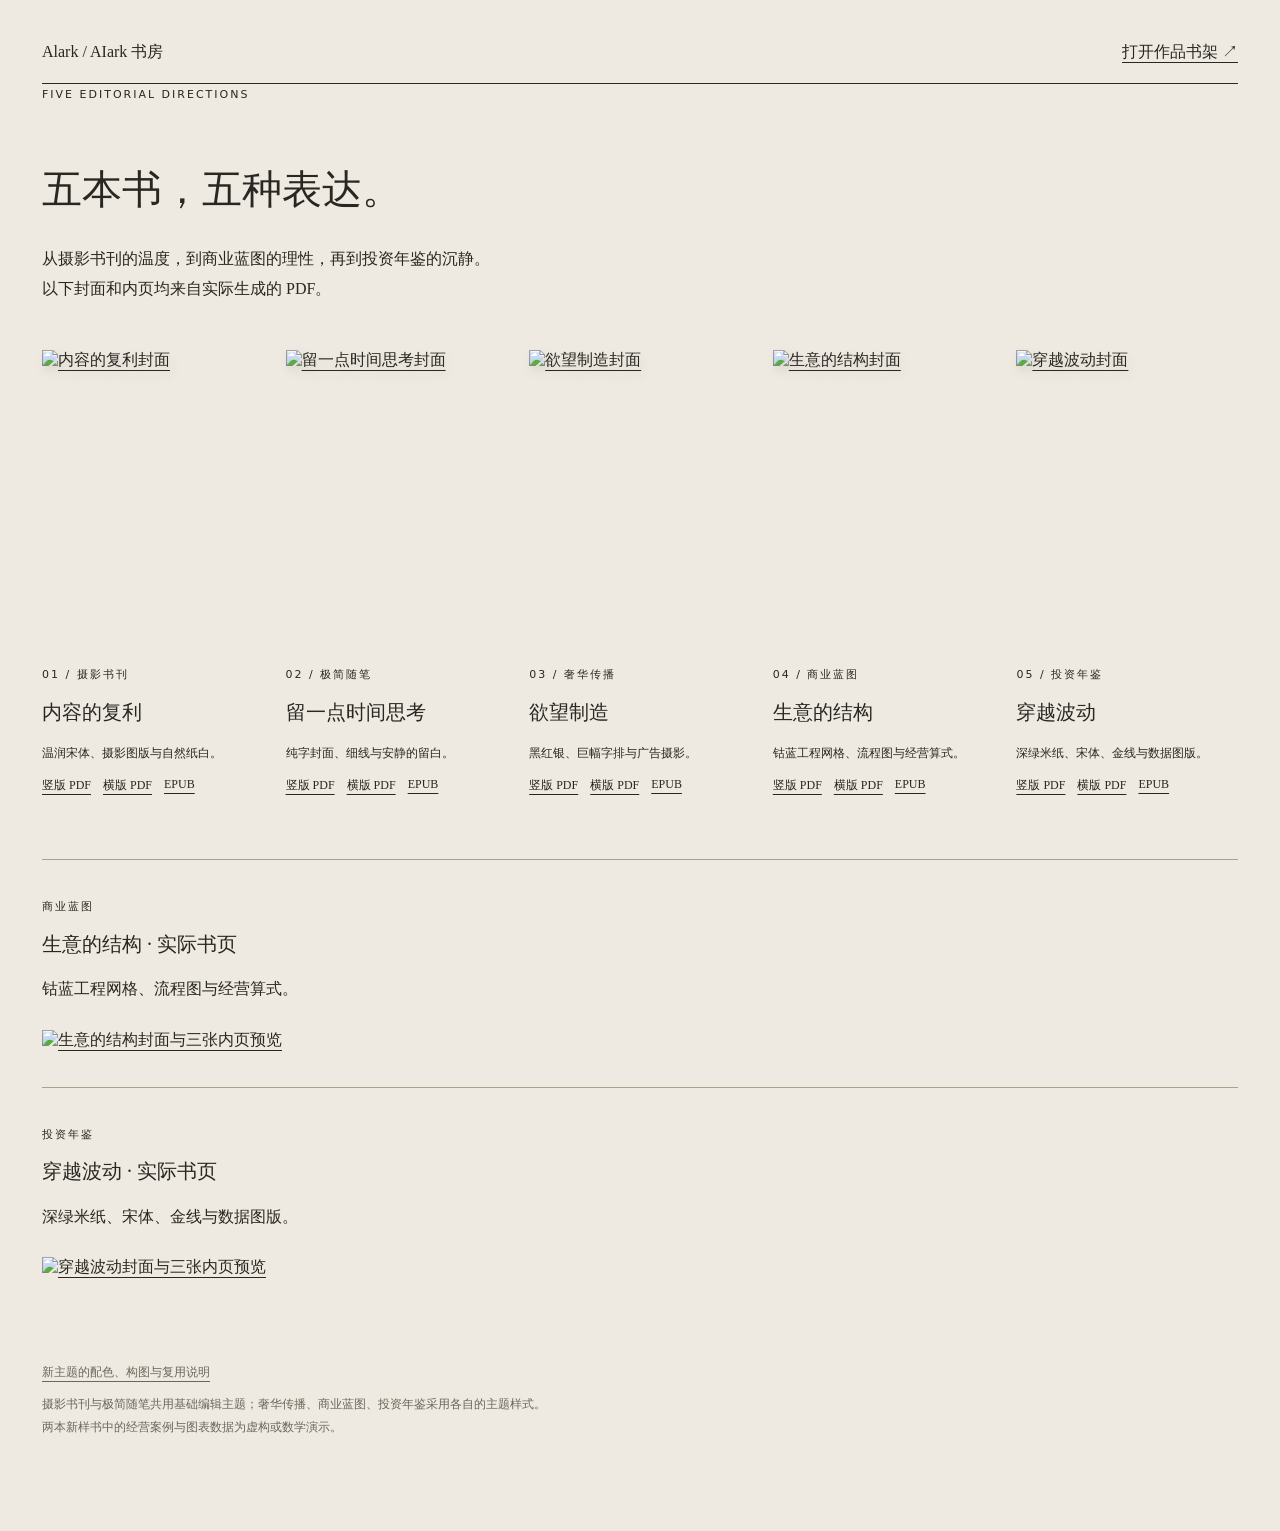
==== design/five-designs.html @ ce0195c5 "Add publishing system and five editorial book designs" ====
<!doctype html><html lang="zh-CN"><head><meta charset="utf-8"><meta name="viewport" content="width=device-width,initial-scale=1"><title>Alark · 五款书籍设计</title><style>
@font-face{font-family:Ark;src:url('fonts/NotoSerifSC-Regular.ttf')}*{box-sizing:border-box}body{margin:0;background:#eeeae1;color:#292722;font-family:Ark,serif}main{max-width:1400px;margin:auto;padding:42px}header{display:flex;justify-content:space-between;border-bottom:1px solid;padding-bottom:20px}a{color:inherit;text-underline-offset:5px}h1{font-size:40px;font-weight:400;margin-top:60px}p{line-height:1.9}small{font:11px system-ui;letter-spacing:2px}.covers{display:grid;grid-template-columns:repeat(5,minmax(0,1fr));gap:22px;margin:45px 0 65px}img{width:100%;display:block}.covers img{aspect-ratio:148/210;object-fit:contain;filter:drop-shadow(3px 5px 5px #29272218)}h2{font-weight:400;font-size:20px}.covers p{font-size:12px}.links{font-size:12px;display:flex;flex-wrap:wrap;gap:12px}.plate{padding:36px 0;border-top:1px solid #aaa08c}.plate img{margin-top:25px}footer{margin:50px 0;font-size:12px;color:#6c655a}@media(max-width:850px){.covers{grid-template-columns:repeat(2,minmax(0,1fr))}main{padding:24px}h1{font-size:30px}header{gap:20px;font-size:12px}}@media(max-width:430px){.covers{gap:24px 15px}.covers h2{font-size:17px}}
</style></head><body><main><header><span>Alark / AIark 书房</span><a href="../exports/index.html">打开作品书架 ↗</a></header><small>FIVE EDITORIAL DIRECTIONS</small><h1>五本书，五种表达。</h1><p>从摄影书刊的温度，到商业蓝图的理性，再到投资年鉴的沉静。<br>以下封面和内页均来自实际生成的 PDF。</p><section class="covers"><article><a href="../exports/layout-lab/layout-lab-portrait.pdf"><img src="../exports/layout-lab/cover.png" alt="内容的复利封面"></a><small>01 / 摄影书刊</small><h2>内容的复利</h2><p>温润宋体、摄影图版与自然纸白。</p><div class="links"><a href="../exports/layout-lab/layout-lab-portrait.pdf">竖版 PDF</a><a href="../exports/layout-lab/layout-lab-landscape.pdf">横版 PDF</a><a href="../exports/layout-lab/layout-lab.epub">EPUB</a></div></article><article><a href="../exports/field-notes/field-notes-portrait.pdf"><img src="../exports/field-notes/cover.png" alt="留一点时间思考封面"></a><small>02 / 极简随笔</small><h2>留一点时间思考</h2><p>纯字封面、细线与安静的留白。</p><div class="links"><a href="../exports/field-notes/field-notes-portrait.pdf">竖版 PDF</a><a href="../exports/field-notes/field-notes-landscape.pdf">横版 PDF</a><a href="../exports/field-notes/field-notes.epub">EPUB</a></div></article><article><a href="../exports/desire-manufacture/desire-manufacture-portrait.pdf"><img src="../exports/desire-manufacture/cover.png" alt="欲望制造封面"></a><small>03 / 奢华传播</small><h2>欲望制造</h2><p>黑红银、巨幅字排与广告摄影。</p><div class="links"><a href="../exports/desire-manufacture/desire-manufacture-portrait.pdf">竖版 PDF</a><a href="../exports/desire-manufacture/desire-manufacture-landscape.pdf">横版 PDF</a><a href="../exports/desire-manufacture/desire-manufacture.epub">EPUB</a></div></article><article><a href="../exports/business-architecture/business-architecture-portrait.pdf"><img src="../exports/business-architecture/cover.png" alt="生意的结构封面"></a><small>04 / 商业蓝图</small><h2>生意的结构</h2><p>钴蓝工程网格、流程图与经营算式。</p><div class="links"><a href="../exports/business-architecture/business-architecture-portrait.pdf">竖版 PDF</a><a href="../exports/business-architecture/business-architecture-landscape.pdf">横版 PDF</a><a href="../exports/business-architecture/business-architecture.epub">EPUB</a></div></article><article><a href="../exports/through-volatility/through-volatility-portrait.pdf"><img src="../exports/through-volatility/cover.png" alt="穿越波动封面"></a><small>05 / 投资年鉴</small><h2>穿越波动</h2><p>深绿米纸、宋体、金线与数据图版。</p><div class="links"><a href="../exports/through-volatility/through-volatility-portrait.pdf">竖版 PDF</a><a href="../exports/through-volatility/through-volatility-landscape.pdf">横版 PDF</a><a href="../exports/through-volatility/through-volatility.epub">EPUB</a></div></article></section><section class="plate"><small>商业蓝图</small><h2>生意的结构 · 实际书页</h2><p>钴蓝工程网格、流程图与经营算式。</p><a href="../exports/business-architecture/business-architecture-portrait.pdf"><img src="../exports/business-architecture/previews/design-board.png" alt="生意的结构封面与三张内页预览"></a></section><section class="plate"><small>投资年鉴</small><h2>穿越波动 · 实际书页</h2><p>深绿米纸、宋体、金线与数据图版。</p><a href="../exports/through-volatility/through-volatility-portrait.pdf"><img src="../exports/through-volatility/previews/design-board.png" alt="穿越波动封面与三张内页预览"></a></section><footer><a href="business-investment.md">新主题的配色、构图与复用说明</a><p>摄影书刊与极简随笔共用基础编辑主题；奢华传播、商业蓝图、投资年鉴采用各自的主题样式。<br>两本新样书中的经营案例与图表数据为虚构或数学演示。</p></footer></main></body></html>
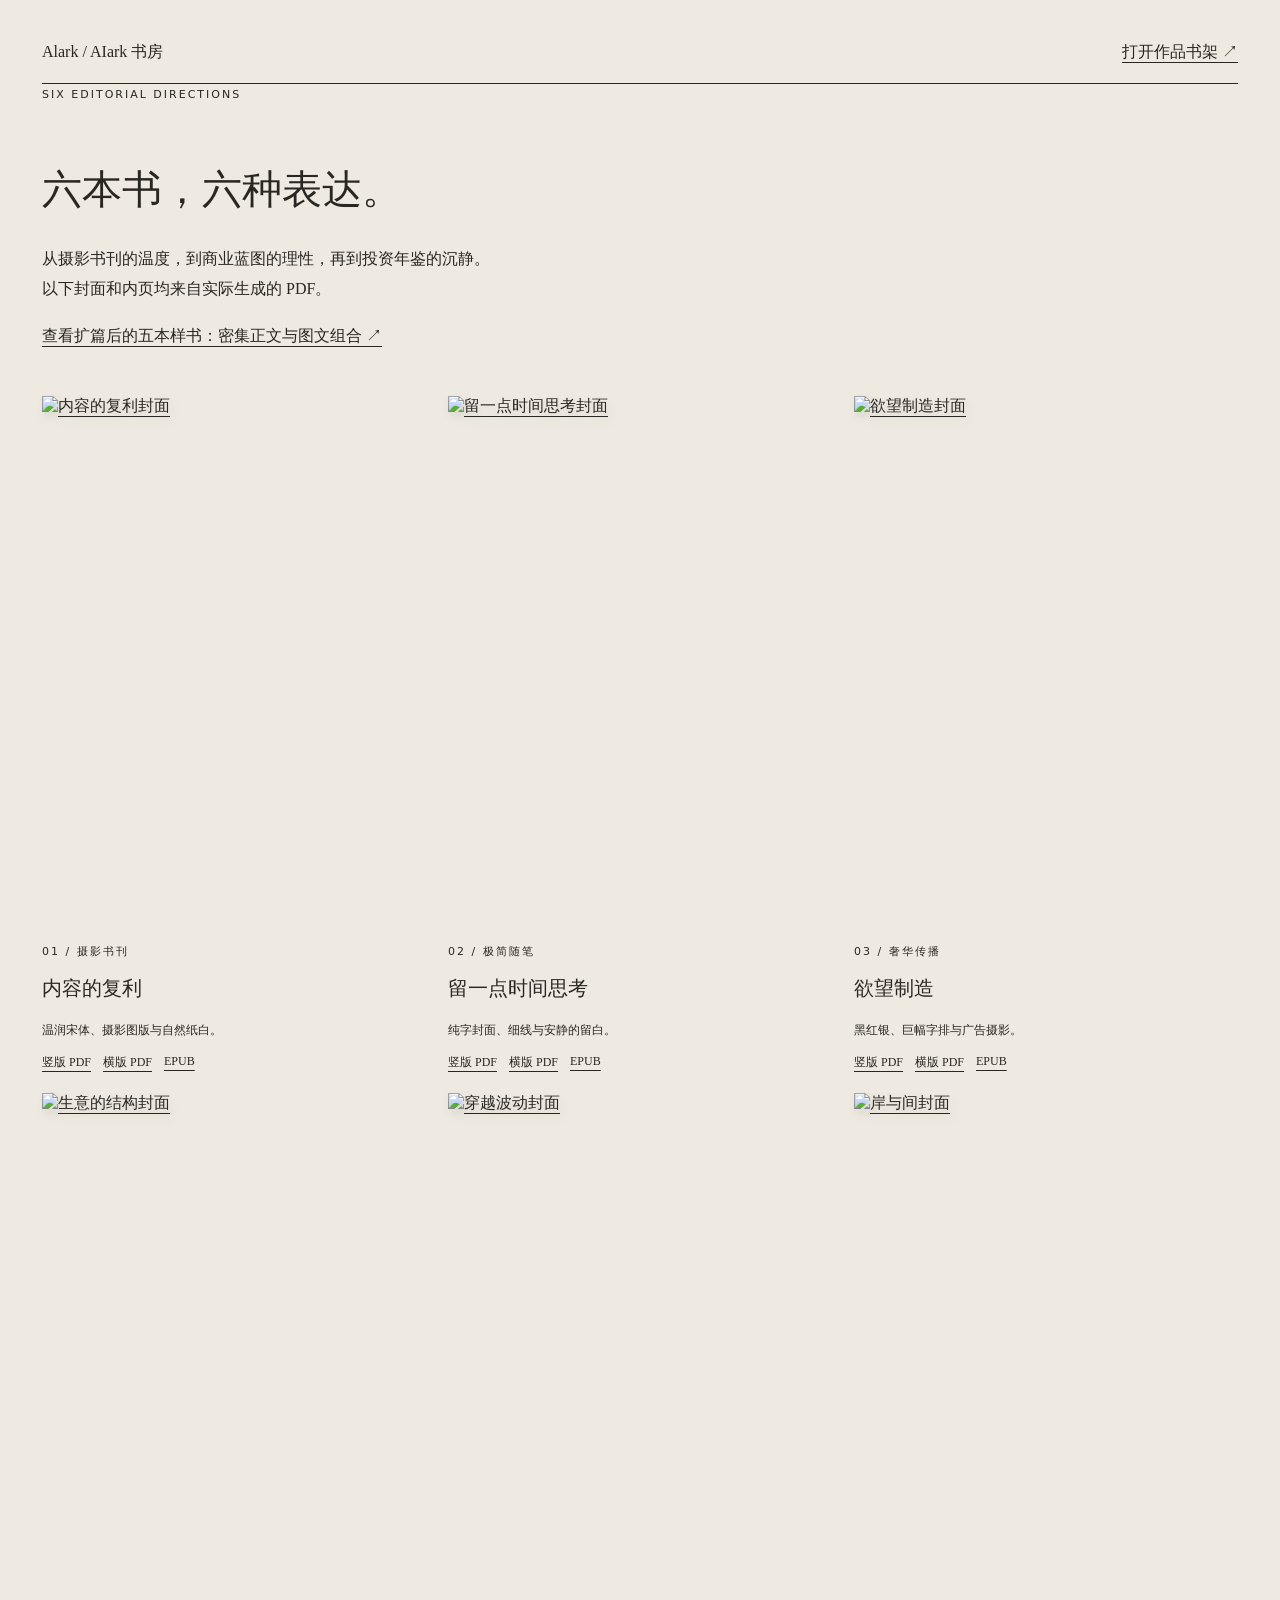
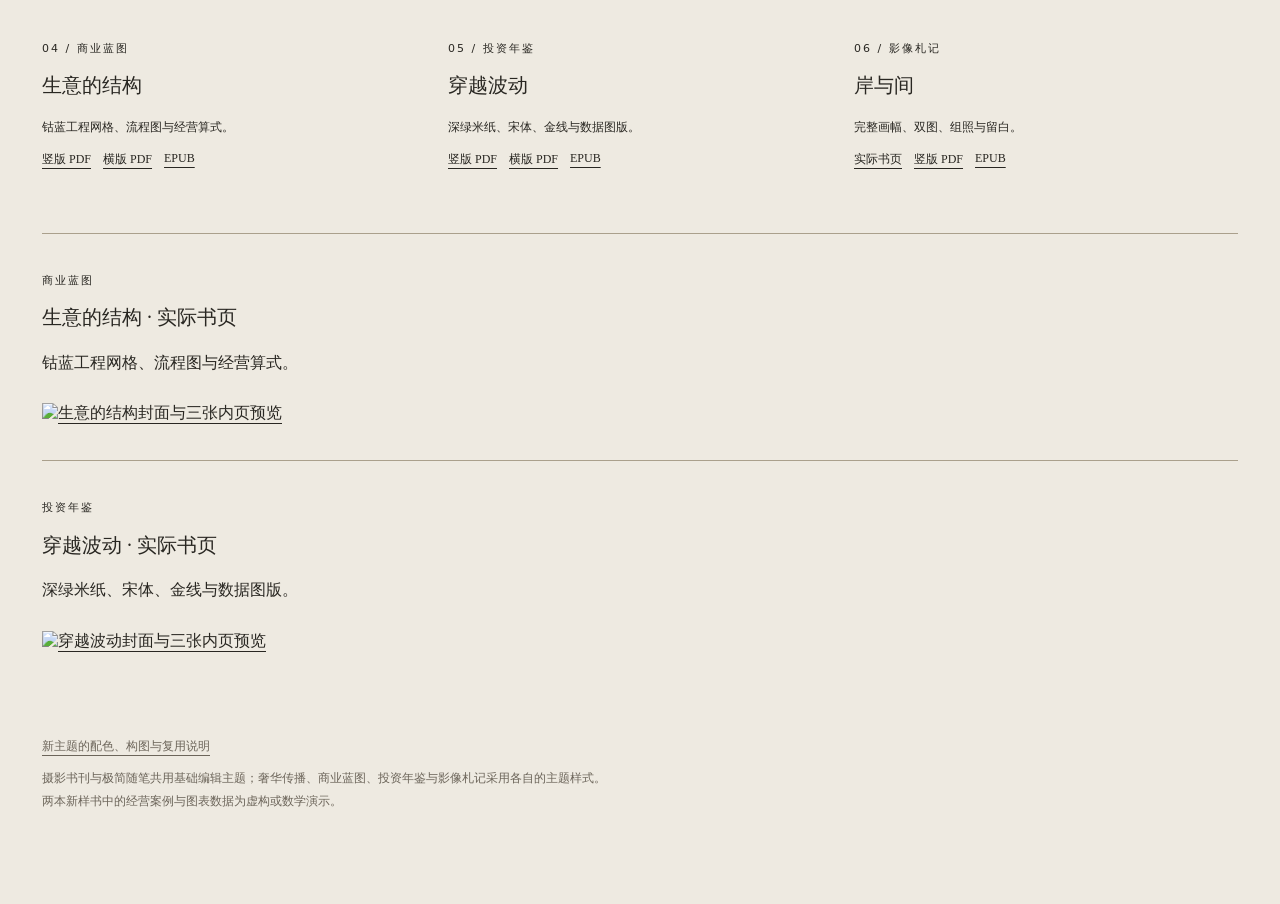
==== commit ff82fb57: "Expand sample books, add FOLIO photo design, and refine publishing workflow" ====
--- a/design/five-designs.html
+++ b/design/five-designs.html
@@ -1,3 +1,3 @@
-<!doctype html><html lang="zh-CN"><head><meta charset="utf-8"><meta name="viewport" content="width=device-width,initial-scale=1"><title>Alark · 五款书籍设计</title><style>
-@font-face{font-family:Ark;src:url('fonts/NotoSerifSC-Regular.ttf')}*{box-sizing:border-box}body{margin:0;background:#eeeae1;color:#292722;font-family:Ark,serif}main{max-width:1400px;margin:auto;padding:42px}header{display:flex;justify-content:space-between;border-bottom:1px solid;padding-bottom:20px}a{color:inherit;text-underline-offset:5px}h1{font-size:40px;font-weight:400;margin-top:60px}p{line-height:1.9}small{font:11px system-ui;letter-spacing:2px}.covers{display:grid;grid-template-columns:repeat(5,minmax(0,1fr));gap:22px;margin:45px 0 65px}img{width:100%;display:block}.covers img{aspect-ratio:148/210;object-fit:contain;filter:drop-shadow(3px 5px 5px #29272218)}h2{font-weight:400;font-size:20px}.covers p{font-size:12px}.links{font-size:12px;display:flex;flex-wrap:wrap;gap:12px}.plate{padding:36px 0;border-top:1px solid #aaa08c}.plate img{margin-top:25px}footer{margin:50px 0;font-size:12px;color:#6c655a}@media(max-width:850px){.covers{grid-template-columns:repeat(2,minmax(0,1fr))}main{padding:24px}h1{font-size:30px}header{gap:20px;font-size:12px}}@media(max-width:430px){.covers{gap:24px 15px}.covers h2{font-size:17px}}
-</style></head><body><main><header><span>Alark / AIark 书房</span><a href="../exports/index.html">打开作品书架 ↗</a></header><small>FIVE EDITORIAL DIRECTIONS</small><h1>五本书，五种表达。</h1><p>从摄影书刊的温度，到商业蓝图的理性，再到投资年鉴的沉静。<br>以下封面和内页均来自实际生成的 PDF。</p><section class="covers"><article><a href="../exports/layout-lab/layout-lab-portrait.pdf"><img src="../exports/layout-lab/cover.png" alt="内容的复利封面"></a><small>01 / 摄影书刊</small><h2>内容的复利</h2><p>温润宋体、摄影图版与自然纸白。</p><div class="links"><a href="../exports/layout-lab/layout-lab-portrait.pdf">竖版 PDF</a><a href="../exports/layout-lab/layout-lab-landscape.pdf">横版 PDF</a><a href="../exports/layout-lab/layout-lab.epub">EPUB</a></div></article><article><a href="../exports/field-notes/field-notes-portrait.pdf"><img src="../exports/field-notes/cover.png" alt="留一点时间思考封面"></a><small>02 / 极简随笔</small><h2>留一点时间思考</h2><p>纯字封面、细线与安静的留白。</p><div class="links"><a href="../exports/field-notes/field-notes-portrait.pdf">竖版 PDF</a><a href="../exports/field-notes/field-notes-landscape.pdf">横版 PDF</a><a href="../exports/field-notes/field-notes.epub">EPUB</a></div></article><article><a href="../exports/desire-manufacture/desire-manufacture-portrait.pdf"><img src="../exports/desire-manufacture/cover.png" alt="欲望制造封面"></a><small>03 / 奢华传播</small><h2>欲望制造</h2><p>黑红银、巨幅字排与广告摄影。</p><div class="links"><a href="../exports/desire-manufacture/desire-manufacture-portrait.pdf">竖版 PDF</a><a href="../exports/desire-manufacture/desire-manufacture-landscape.pdf">横版 PDF</a><a href="../exports/desire-manufacture/desire-manufacture.epub">EPUB</a></div></article><article><a href="../exports/business-architecture/business-architecture-portrait.pdf"><img src="../exports/business-architecture/cover.png" alt="生意的结构封面"></a><small>04 / 商业蓝图</small><h2>生意的结构</h2><p>钴蓝工程网格、流程图与经营算式。</p><div class="links"><a href="../exports/business-architecture/business-architecture-portrait.pdf">竖版 PDF</a><a href="../exports/business-architecture/business-architecture-landscape.pdf">横版 PDF</a><a href="../exports/business-architecture/business-architecture.epub">EPUB</a></div></article><article><a href="../exports/through-volatility/through-volatility-portrait.pdf"><img src="../exports/through-volatility/cover.png" alt="穿越波动封面"></a><small>05 / 投资年鉴</small><h2>穿越波动</h2><p>深绿米纸、宋体、金线与数据图版。</p><div class="links"><a href="../exports/through-volatility/through-volatility-portrait.pdf">竖版 PDF</a><a href="../exports/through-volatility/through-volatility-landscape.pdf">横版 PDF</a><a href="../exports/through-volatility/through-volatility.epub">EPUB</a></div></article></section><section class="plate"><small>商业蓝图</small><h2>生意的结构 · 实际书页</h2><p>钴蓝工程网格、流程图与经营算式。</p><a href="../exports/business-architecture/business-architecture-portrait.pdf"><img src="../exports/business-architecture/previews/design-board.png" alt="生意的结构封面与三张内页预览"></a></section><section class="plate"><small>投资年鉴</small><h2>穿越波动 · 实际书页</h2><p>深绿米纸、宋体、金线与数据图版。</p><a href="../exports/through-volatility/through-volatility-portrait.pdf"><img src="../exports/through-volatility/previews/design-board.png" alt="穿越波动封面与三张内页预览"></a></section><footer><a href="business-investment.md">新主题的配色、构图与复用说明</a><p>摄影书刊与极简随笔共用基础编辑主题；奢华传播、商业蓝图、投资年鉴采用各自的主题样式。<br>两本新样书中的经营案例与图表数据为虚构或数学演示。</p></footer></main></body></html>+<!doctype html><html lang="zh-CN"><head><meta charset="utf-8"><meta name="viewport" content="width=device-width,initial-scale=1"><title>Alark · 六款书籍设计</title><style>
+@font-face{font-family:Ark;src:url('fonts/NotoSerifSC-Regular.ttf')}*{box-sizing:border-box}body{margin:0;background:#eeeae1;color:#292722;font-family:Ark,serif}main{max-width:1400px;margin:auto;padding:42px}header{display:flex;justify-content:space-between;border-bottom:1px solid;padding-bottom:20px}a{color:inherit;text-underline-offset:5px}h1{font-size:40px;font-weight:400;margin-top:60px}p{line-height:1.9}small{font:11px system-ui;letter-spacing:2px}.covers{display:grid;grid-template-columns:repeat(3,minmax(0,1fr));gap:22px;margin:45px 0 65px}img{width:100%;display:block}.covers img{aspect-ratio:148/210;object-fit:contain;filter:drop-shadow(3px 5px 5px #29272218)}h2{font-weight:400;font-size:20px}.covers p{font-size:12px}.links{font-size:12px;display:flex;flex-wrap:wrap;gap:12px}.plate{padding:36px 0;border-top:1px solid #aaa08c}.plate img{margin-top:25px}footer{margin:50px 0;font-size:12px;color:#6c655a}@media(max-width:850px){.covers{grid-template-columns:repeat(2,minmax(0,1fr))}main{padding:24px}h1{font-size:30px}header{gap:20px;font-size:12px}}@media(max-width:430px){.covers{gap:24px 15px}.covers h2{font-size:17px}}
+</style></head><body><main><header><span>Alark / AIark 书房</span><a href="../exports/index.html">打开作品书架 ↗</a></header><small>SIX EDITORIAL DIRECTIONS</small><h1>六本书，六种表达。</h1><p>从摄影书刊的温度，到商业蓝图的理性，再到投资年鉴的沉静。<br>以下封面和内页均来自实际生成的 PDF。</p><p><a href="../exports/longform-review/index.html">查看扩篇后的五本样书：密集正文与图文组合 ↗</a></p><section class="covers"><article><a href="../exports/layout-lab/layout-lab-portrait.pdf"><img src="../exports/layout-lab/cover.png" alt="内容的复利封面"></a><small>01 / 摄影书刊</small><h2>内容的复利</h2><p>温润宋体、摄影图版与自然纸白。</p><div class="links"><a href="../exports/layout-lab/layout-lab-portrait.pdf">竖版 PDF</a><a href="../exports/layout-lab/layout-lab-landscape.pdf">横版 PDF</a><a href="../exports/layout-lab/layout-lab.epub">EPUB</a></div></article><article><a href="../exports/field-notes/field-notes-portrait.pdf"><img src="../exports/field-notes/cover.png" alt="留一点时间思考封面"></a><small>02 / 极简随笔</small><h2>留一点时间思考</h2><p>纯字封面、细线与安静的留白。</p><div class="links"><a href="../exports/field-notes/field-notes-portrait.pdf">竖版 PDF</a><a href="../exports/field-notes/field-notes-landscape.pdf">横版 PDF</a><a href="../exports/field-notes/field-notes.epub">EPUB</a></div></article><article><a href="../exports/desire-manufacture/desire-manufacture-portrait.pdf"><img src="../exports/desire-manufacture/cover.png" alt="欲望制造封面"></a><small>03 / 奢华传播</small><h2>欲望制造</h2><p>黑红银、巨幅字排与广告摄影。</p><div class="links"><a href="../exports/desire-manufacture/desire-manufacture-portrait.pdf">竖版 PDF</a><a href="../exports/desire-manufacture/desire-manufacture-landscape.pdf">横版 PDF</a><a href="../exports/desire-manufacture/desire-manufacture.epub">EPUB</a></div></article><article><a href="../exports/business-architecture/business-architecture-portrait.pdf"><img src="../exports/business-architecture/cover.png" alt="生意的结构封面"></a><small>04 / 商业蓝图</small><h2>生意的结构</h2><p>钴蓝工程网格、流程图与经营算式。</p><div class="links"><a href="../exports/business-architecture/business-architecture-portrait.pdf">竖版 PDF</a><a href="../exports/business-architecture/business-architecture-landscape.pdf">横版 PDF</a><a href="../exports/business-architecture/business-architecture.epub">EPUB</a></div></article><article><a href="../exports/through-volatility/through-volatility-portrait.pdf"><img src="../exports/through-volatility/cover.png" alt="穿越波动封面"></a><small>05 / 投资年鉴</small><h2>穿越波动</h2><p>深绿米纸、宋体、金线与数据图版。</p><div class="links"><a href="../exports/through-volatility/through-volatility-portrait.pdf">竖版 PDF</a><a href="../exports/through-volatility/through-volatility-landscape.pdf">横版 PDF</a><a href="../exports/through-volatility/through-volatility.epub">EPUB</a></div></article><article><a href="folio.html"><img src="../exports/shore-and-space/cover.png" alt="岸与间封面"></a><small>06 / 影像札记</small><h2>岸与间</h2><p>完整画幅、双图、组照与留白。</p><div class="links"><a href="folio.html">实际书页</a><a href="../exports/shore-and-space/shore-and-space-portrait.pdf">竖版 PDF</a><a href="../exports/shore-and-space/shore-and-space.epub">EPUB</a></div></article></section><section class="plate"><small>商业蓝图</small><h2>生意的结构 · 实际书页</h2><p>钴蓝工程网格、流程图与经营算式。</p><a href="../exports/business-architecture/business-architecture-portrait.pdf"><img src="../exports/business-architecture/previews/design-board.png" alt="生意的结构封面与三张内页预览"></a></section><section class="plate"><small>投资年鉴</small><h2>穿越波动 · 实际书页</h2><p>深绿米纸、宋体、金线与数据图版。</p><a href="../exports/through-volatility/through-volatility-portrait.pdf"><img src="../exports/through-volatility/previews/design-board.png" alt="穿越波动封面与三张内页预览"></a></section><footer><a href="business-investment.md">新主题的配色、构图与复用说明</a><p>摄影书刊与极简随笔共用基础编辑主题；奢华传播、商业蓝图、投资年鉴与影像札记采用各自的主题样式。<br>两本新样书中的经营案例与图表数据为虚构或数学演示。</p></footer></main></body></html>
